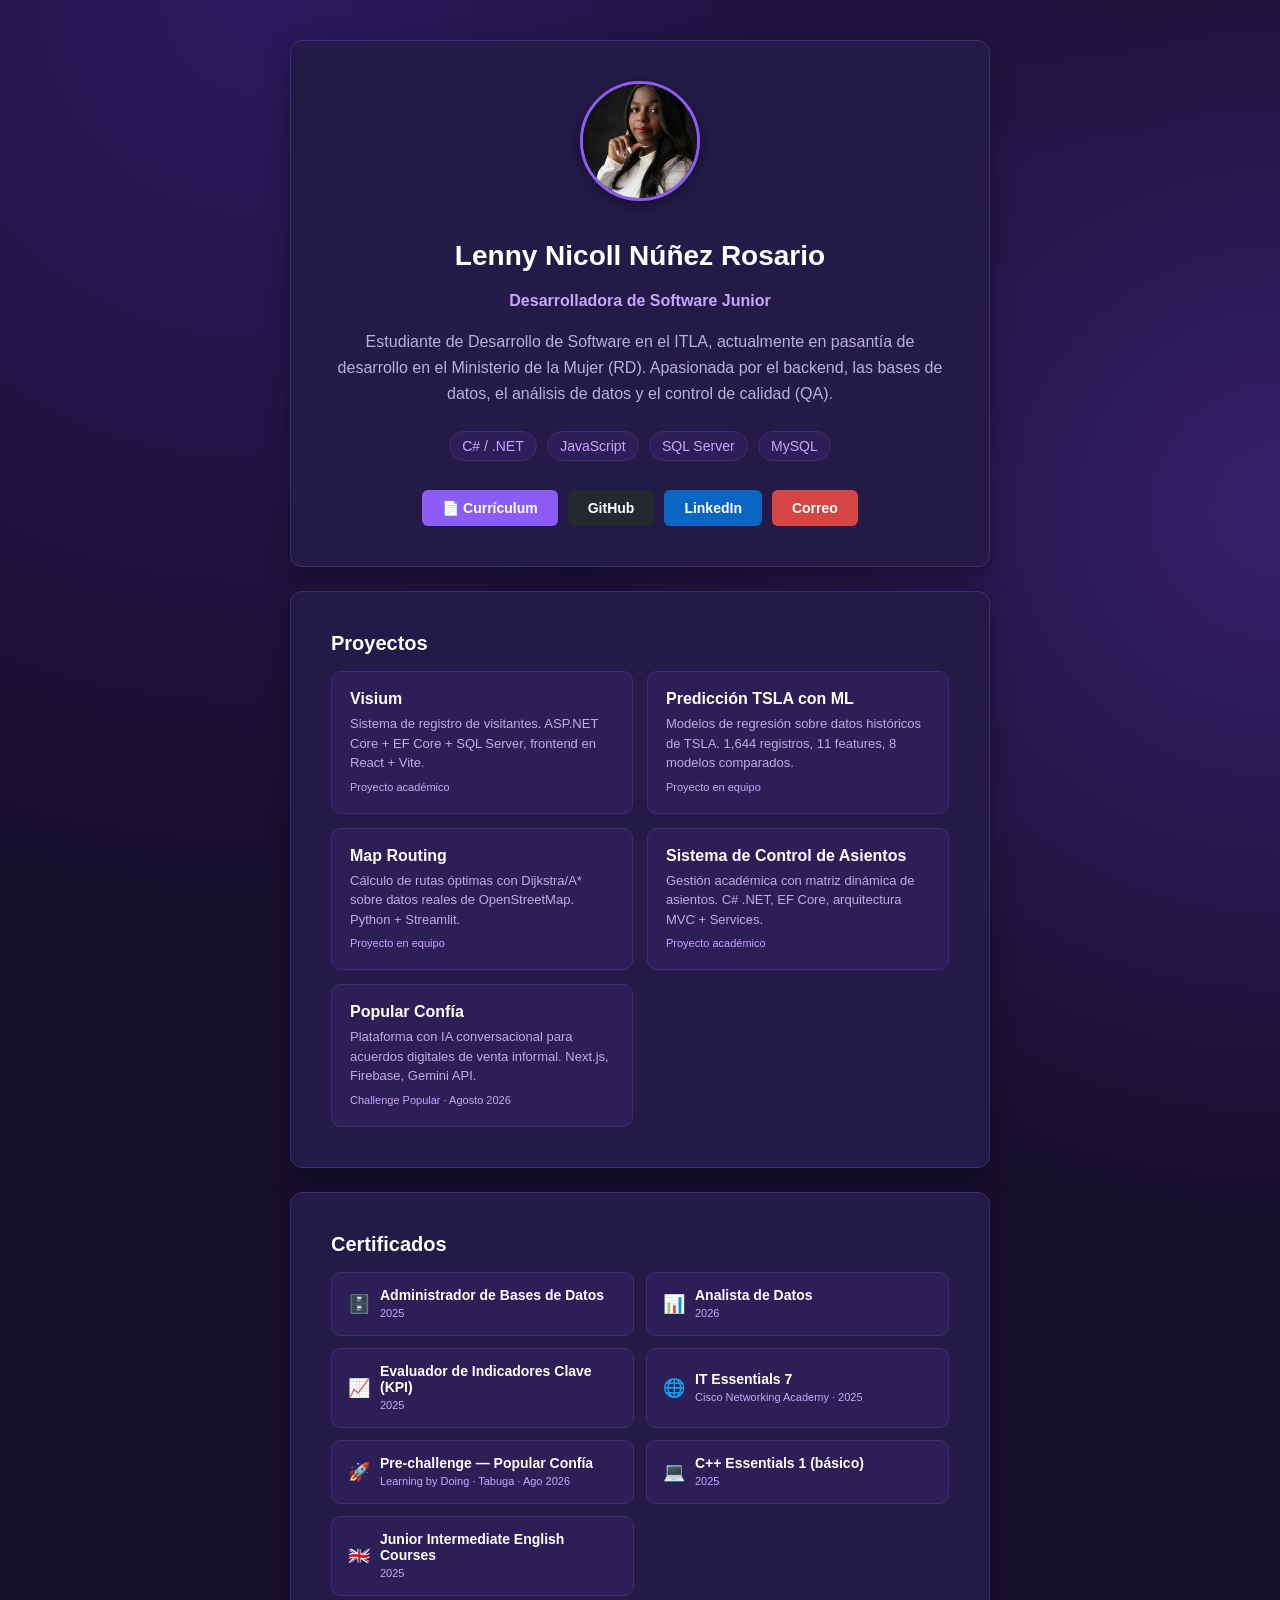
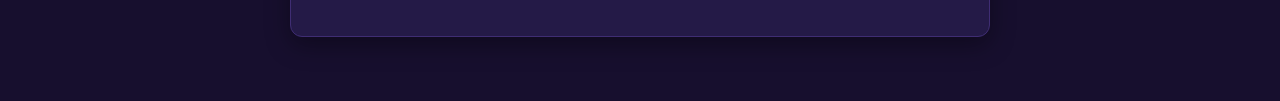
==== index.html @ a0d5ccaa "Renombrar curriculum a lennyNunez-CV.JS" ====
<!DOCTYPE html>
<html lang="es">
<head>
<meta charset="UTF-8">
<meta name="viewport" content="width=device-width, initial-scale=1.0">
<title>Lenny Nuñez | Desarrolladora de Software Junior</title>
<style>
:root {
  --bg-color: #170f2e;
  --text-color: #d6cdf0;
  --accent-color: #c9a4ff;
  --card-bg: #241a47;
  --border-color: #3f2d73;
  --purple: #8b5cf6;
}
* { box-sizing: border-box; }
body {
  font-family: -apple-system, BlinkMacSystemFont, "Segoe UI", Roboto, Helvetica, Arial, sans-serif;
  background-color: var(--bg-color);
  background-image: radial-gradient(circle at 20% 0%, #2a1a5e 0%, transparent 45%),
                     radial-gradient(circle at 100% 30%, #35206b 0%, transparent 40%);
  color: var(--text-color);
  margin: 0;
  padding: 40px 20px;
  display: flex;
  justify-content: center;
}
.container { max-width: 700px; width: 100%; }
.card {
  background: var(--card-bg);
  border: 1px solid var(--border-color);
  border-radius: 12px;
  padding: 40px;
  box-shadow: 0 8px 24px rgba(0,0,0,0.35);
  text-align: center;
  margin-bottom: 24px;
}
h1 { color: #ffffff; margin-bottom: 8px; font-size: 28px; }
.subtitle { color: var(--accent-color); font-weight: 600; margin-bottom: 16px; }
p { line-height: 1.6; color: #b9aee0; }
.badge {
  display: inline-block;
  background: #2c1f57;
  border: 1px solid var(--border-color);
  color: var(--accent-color);
  padding: 6px 12px;
  border-radius: 20px;
  font-size: 14px;
  margin: 5px 3px;
}
.btn-row { display: flex; flex-wrap: wrap; justify-content: center; gap: 10px; margin-top: 24px; }
.btn {
  display: inline-block;
  color: white;
  padding: 10px 20px;
  border-radius: 6px;
  text-decoration: none;
  font-weight: bold;
  font-size: 14px;
  transition: filter 0.2s, transform 0.2s;
}
.btn:hover { filter: brightness(1.15); transform: translateY(-1px); }
.btn.cv { background-color: var(--purple); }
.btn.github { background-color: #24292e; }
.btn.linkedin { background-color: #0a66c2; }
.btn.mail { background-color: #d64545; }

.avatar {
  width: 120px;
  height: 120px;
  border-radius: 50%;
  object-fit: cover;
  border: 3px solid var(--purple);
  box-shadow: 0 4px 16px rgba(0,0,0,0.4);
  margin-bottom: 16px;
}
.section-title { color: #ffffff; font-size: 20px; margin: 0 0 16px 0; text-align: left; }

.projects { display: grid; grid-template-columns: 1fr; gap: 14px; }
@media (min-width: 560px) { .projects { grid-template-columns: 1fr 1fr; } }
.project-card {
  background: #2c1f57;
  border: 1px solid var(--border-color);
  border-radius: 10px;
  padding: 18px;
  text-align: left;
  text-decoration: none;
  color: var(--text-color);
  transition: border-color 0.2s, transform 0.2s;
  display: block;
}
.project-card:hover { border-color: var(--accent-color); transform: translateY(-2px); }
.project-card h3 { color: #ffffff; margin: 0 0 6px 0; font-size: 16px; }
.project-card p { margin: 0; font-size: 13px; color: #b9aee0; line-height: 1.5; }
.project-tag { display: inline-block; font-size: 11px; color: var(--accent-color); margin-top: 8px; }

.certs { display: grid; grid-template-columns: 1fr; gap: 12px; }
@media (min-width: 560px) { .certs { grid-template-columns: 1fr 1fr; } }
.cert-card {
  background: #2c1f57;
  border: 1px solid var(--border-color);
  border-radius: 10px;
  padding: 14px 16px;
  text-align: left;
  text-decoration: none;
  color: var(--text-color);
  display: flex;
  align-items: center;
  gap: 10px;
  transition: border-color 0.2s, transform 0.2s;
}
.cert-card:hover { border-color: var(--accent-color); transform: translateY(-2px); }
.cert-card .icon { font-size: 18px; }
.cert-card .info h4 { margin: 0; font-size: 14px; color: #ffffff; }
.cert-card .info span { font-size: 11px; color: var(--accent-color); }
.cert-card.no-link { cursor: default; }
.cert-card.no-link:hover { border-color: var(--border-color); transform: none; }
</style>
</head>
<body>
<div class="container">

  <div class="card">
    <img class="avatar" src="[data-uri]" alt="Lenny Nuñez">
    <h1>Lenny Nicoll Núñez Rosario</h1>
    <p class="subtitle">Desarrolladora de Software Junior</p>
    <p>Estudiante de Desarrollo de Software en el ITLA, actualmente en pasantía de desarrollo en el Ministerio de la Mujer (RD). Apasionada por el backend, las bases de datos, el análisis de datos y el control de calidad (QA).</p>

    <div style="margin: 20px 0;">
      <span class="badge">C# / .NET</span>
      <span class="badge">JavaScript</span>
      <span class="badge">SQL Server</span>
      <span class="badge">MySQL</span>
    </div>

    <div class="btn-row">
      <a class="btn cv" href="lennyNuñEZ-CV.JS" target="_blank">📄 Currículum</a>
      <a class="btn github" href="https://github.com/Lennynicoll" target="_blank">GitHub</a>
      <a class="btn linkedin" href="https://www.linkedin.com/in/lenny-nu%C3%B1ez-b9b571320/" target="_blank">LinkedIn</a>
      <a class="btn mail" href="mailto:lennynunez55@gmail.com">Correo</a>
    </div>
  </div>

  <div class="card" style="text-align: left;">
    <h2 class="section-title">Proyectos</h2>
    <div class="projects">

      <a class="project-card" href="https://lennynicoll.github.io/visium-frontend/" target="_blank">
        <h3>Visium</h3>
        <p>Sistema de registro de visitantes. ASP.NET Core + EF Core + SQL Server, frontend en React + Vite.</p>
        <span class="project-tag">Proyecto académico</span>
      </a>

      <a class="project-card" href="https://github.com/Lennynicoll/tsla-ml-project" target="_blank">
        <h3>Predicción TSLA con ML</h3>
        <p>Modelos de regresión sobre datos históricos de TSLA. 1,644 registros, 11 features, 8 modelos comparados.</p>
        <span class="project-tag">Proyecto en equipo</span>
      </a>

      <a class="project-card" href="https://github.com/Lennynicoll/Map-routing" target="_blank">
        <h3>Map Routing</h3>
        <p>Cálculo de rutas óptimas con Dijkstra/A* sobre datos reales de OpenStreetMap. Python + Streamlit.</p>
        <span class="project-tag">Proyecto en equipo</span>
      </a>

      <a class="project-card" href="https://github.com/Lennynicoll/Sistema-Control-Asientos" target="_blank">
        <h3>Sistema de Control de Asientos</h3>
        <p>Gestión académica con matriz dinámica de asientos. C# .NET, EF Core, arquitectura MVC + Services.</p>
        <span class="project-tag">Proyecto académico</span>
      </a>

      <a class="project-card" href="https://popular-confia.vercel.app/" target="_blank">
        <h3>Popular Confía</h3>
        <p>Plataforma con IA conversacional para acuerdos digitales de venta informal. Next.js, Firebase, Gemini API.</p>
        <span class="project-tag">Challenge Popular · Agosto 2026</span>
      </a>

    </div>
  </div>

  <div class="card" style="text-align: left;">
    <h2 class="section-title">Certificados</h2>
    <div class="certs">

      <a class="cert-card" href="https://drive.google.com/file/d/1Oc9WJ8zNBh0JtX5wX06cpZJWM0c-4az9/view?usp=sharing" target="_blank">
        <span class="icon">🗄️</span>
        <div class="info"><h4>Administrador de Bases de Datos</h4><span>2025</span></div>
      </a>

      <a class="cert-card" href="https://drive.google.com/file/d/1Inpgdw9xY7R_Hnwfiphlzyv5ZiXEal55/view?usp=drive_link" target="_blank">
        <span class="icon">📊</span>
        <div class="info"><h4>Analista de Datos</h4><span>2026</span></div>
      </a>

      <a class="cert-card" href="https://drive.google.com/file/d/1NkKgShEEhVwFQXmGRBADzju0FwArhz2G/view?usp=sharing" target="_blank">
        <span class="icon">📈</span>
        <div class="info"><h4>Evaluador de Indicadores Clave (KPI)</h4><span>2025</span></div>
      </a>

      <a class="cert-card" href="https://drive.google.com/file/d/1vSnCO1QOmAKBiFvOPXVtPv1loE2nNEor/view?usp=sharing" target="_blank">
        <span class="icon">🌐</span>
        <div class="info"><h4>IT Essentials 7</h4><span>Cisco Networking Academy · 2025</span></div>
      </a>

      <a class="cert-card" href="https://drive.google.com/file/d/1Fqsk9xCaHUxoJrL1J7L3yYpt-ftVq7CL/view" target="_blank">
        <span class="icon">🚀</span>
        <div class="info"><h4>Pre-challenge — Popular Confía</h4><span>Learning by Doing · Tabuga · Ago 2026</span></div>
      </a>

      <div class="cert-card no-link">
        <span class="icon">💻</span>
        <div class="info"><h4>C++ Essentials 1 (básico)</h4><span>2025</span></div>
      </div>

      <a class="cert-card" href="https://drive.google.com/file/d/1bjzdcCc3eKR3GHGN6ef6BSuYhHzTTsWL/view?usp=sharing" target="_blank">
        <span class="icon">🇬🇧</span>
        <div class="info"><h4>Junior Intermediate English Courses</h4><span>2025</span></div>
      </a>

    </div>
  </div>

</div>
</body>
</html>
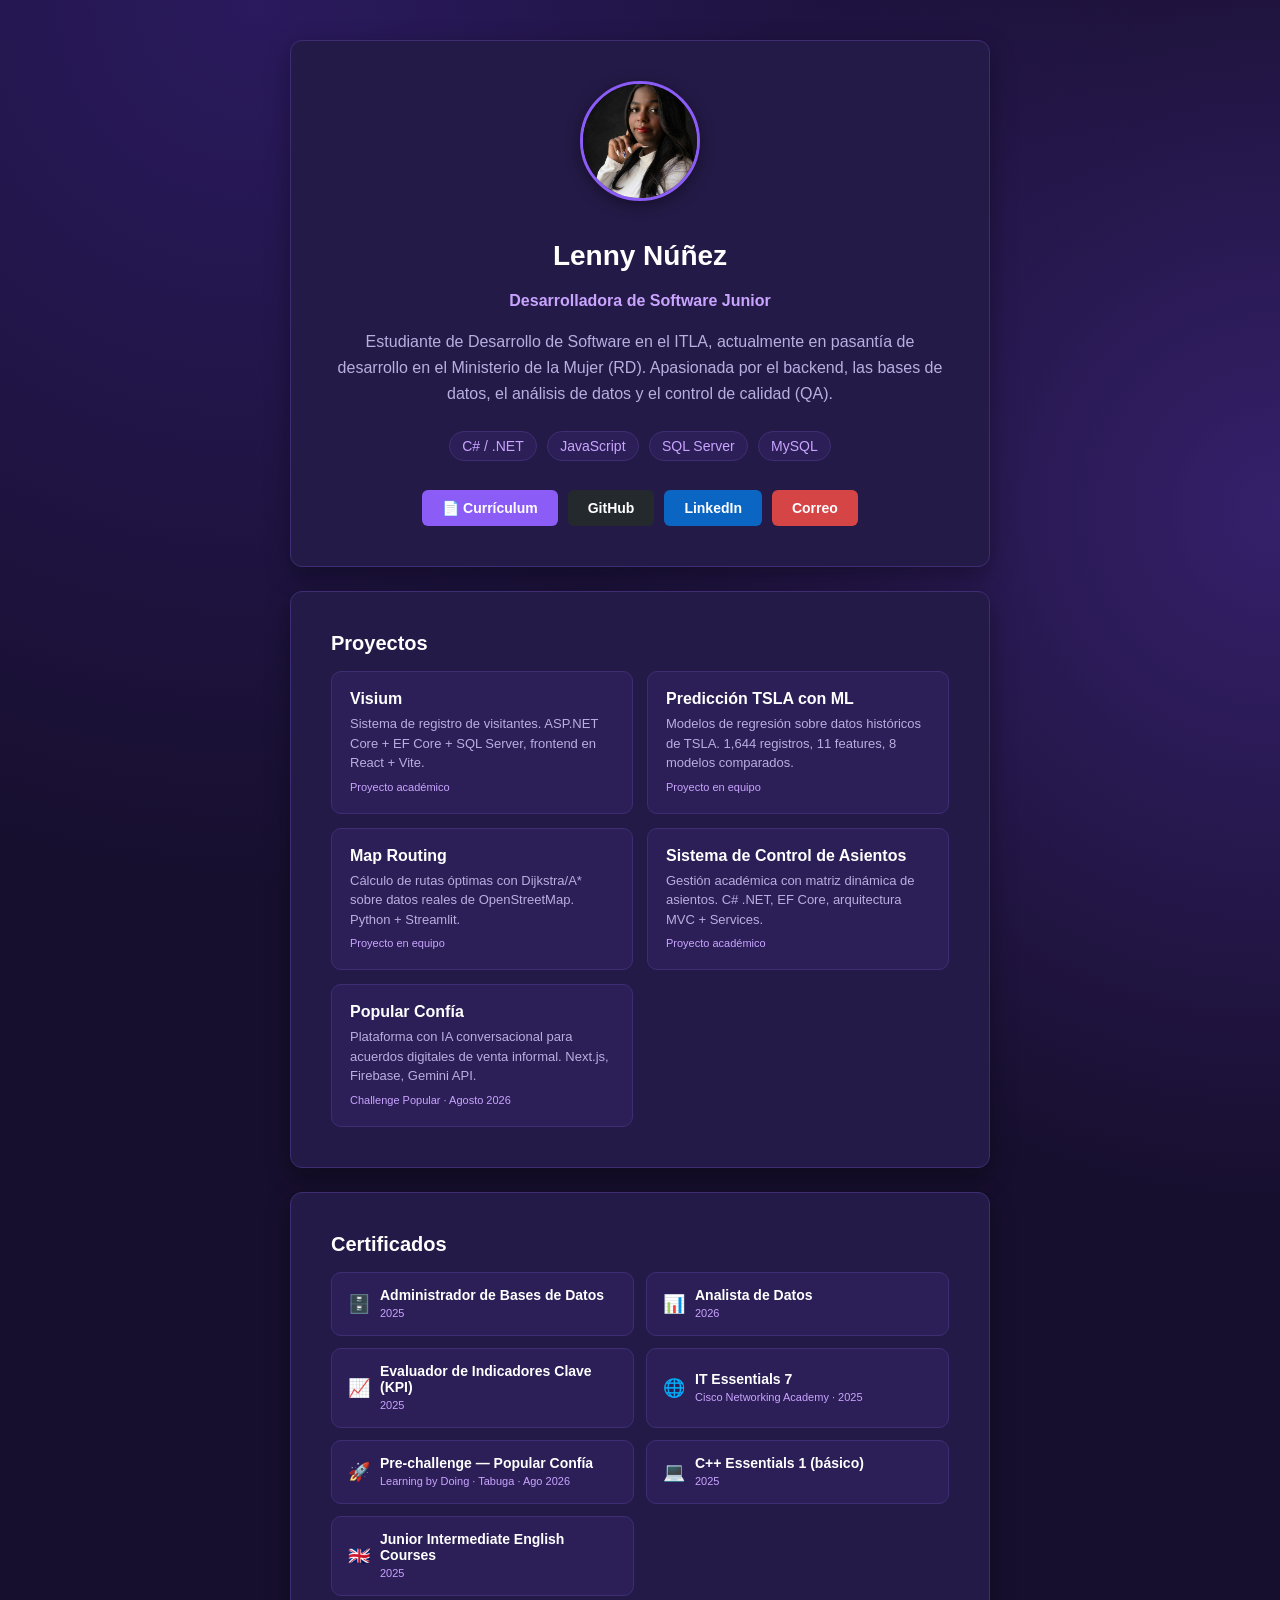
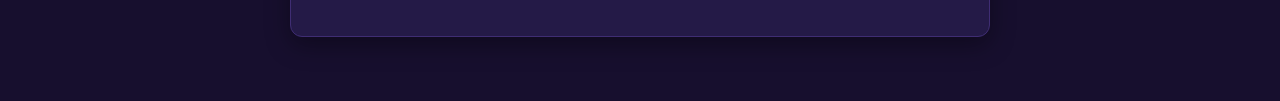
==== commit 501aece9: "Update greeting from 'Hello' to 'Goodbye'" ====
--- a/index.html
+++ b/index.html
@@ -122,7 +122,7 @@
 
   <div class="card">
     <img class="avatar" src="[data-uri]" alt="Lenny Nuñez">
-    <h1>Lenny Nicoll Núñez Rosario</h1>
+    <h1>Lenny Núñez </h1>
     <p class="subtitle">Desarrolladora de Software Junior</p>
     <p>Estudiante de Desarrollo de Software en el ITLA, actualmente en pasantía de desarrollo en el Ministerio de la Mujer (RD). Apasionada por el backend, las bases de datos, el análisis de datos y el control de calidad (QA).</p>
 
@@ -134,7 +134,7 @@
     </div>
 
     <div class="btn-row">
-      <a class="btn cv" href="lennyNuñEZ-CV.JS" target="_blank">📄 Currículum</a>
+      <a class="btn cv" href="lennyNuñEZ-CV.JS.PDF" target="_blank">📄 Currículum</a>
       <a class="btn github" href="https://github.com/Lennynicoll" target="_blank">GitHub</a>
       <a class="btn linkedin" href="https://www.linkedin.com/in/lenny-nu%C3%B1ez-b9b571320/" target="_blank">LinkedIn</a>
       <a class="btn mail" href="mailto:lennynunez55@gmail.com">Correo</a>
